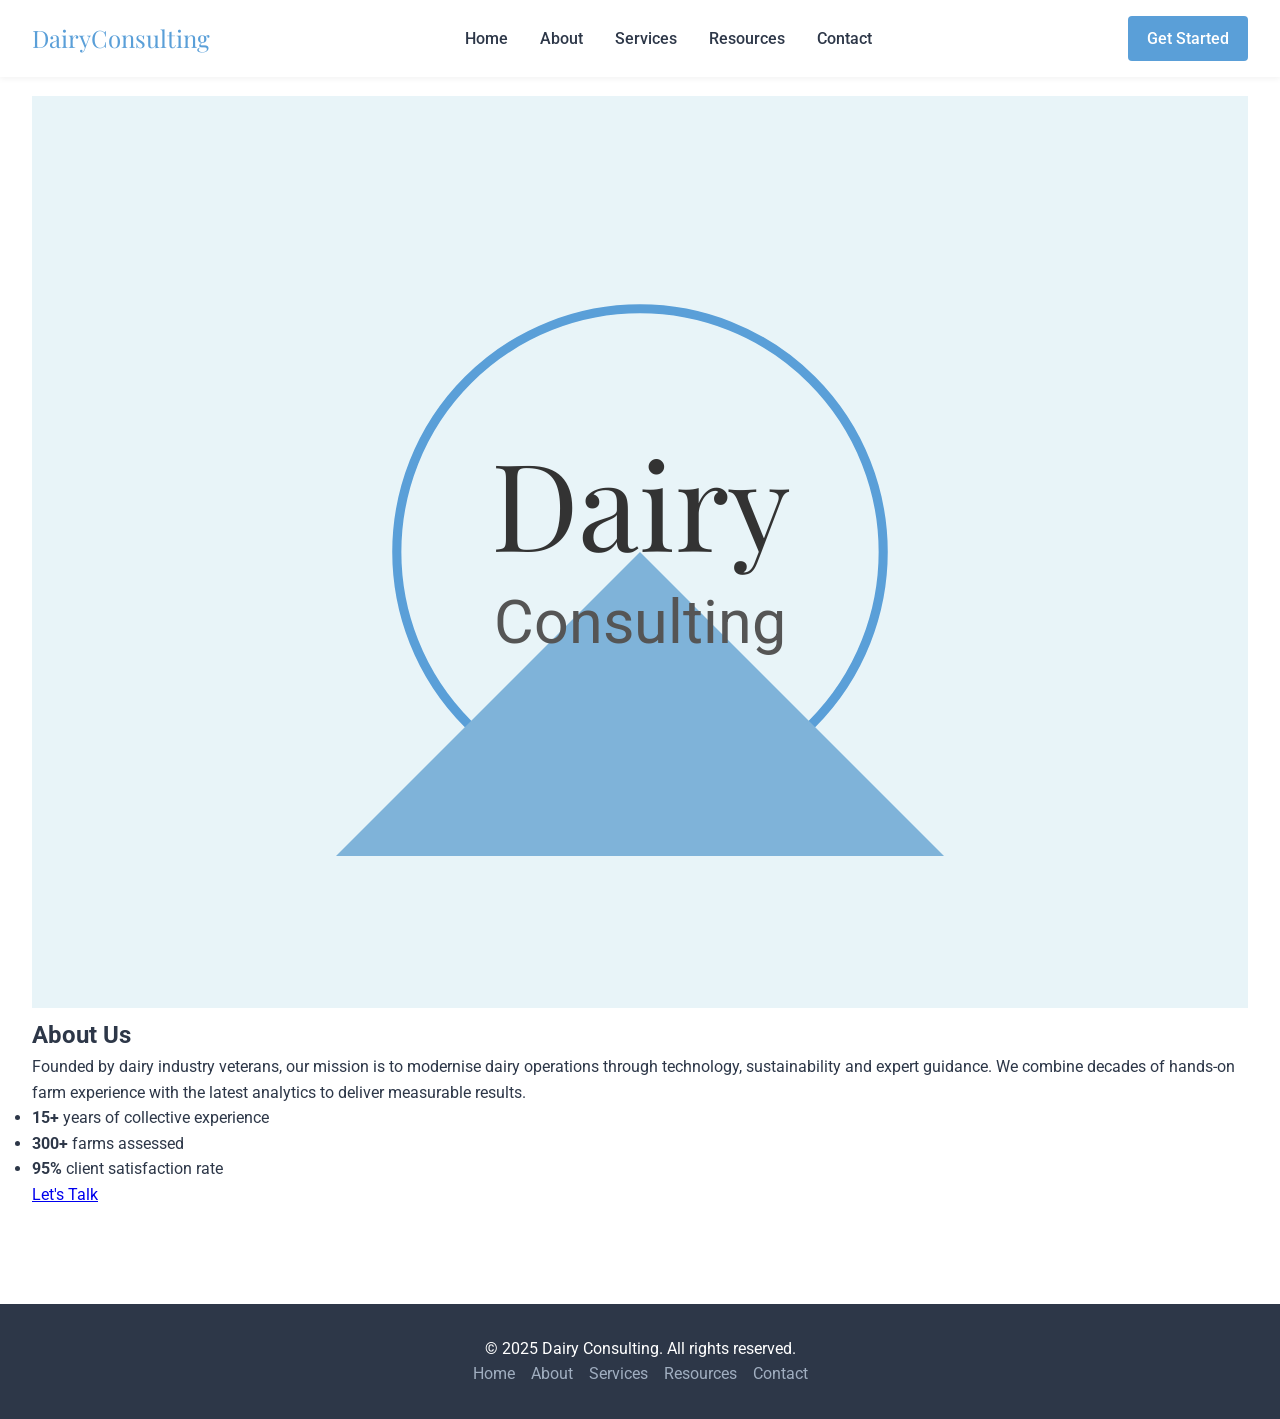
==== about.html @ 87de738a "Initial: dairy consulting website" ====
<!DOCTYPE html>
<html lang="en">
<head>
  <meta charset="UTF-8">
  <meta name="viewport" content="width=device-width, initial-scale=1.0">
  <title>About – Dairy Consulting</title>
  <link rel="stylesheet" href="style.css">
  <link rel="preconnect" href="https://fonts.googleapis.com">
  <link rel="preconnect" href="https://fonts.gstatic.com" crossorigin>
  <link href="https://fonts.googleapis.com/css2?family=Playfair+Display:wght@400;600%7CRoboto:wght@300;400;500&display=swap" rel="stylesheet">
</head>
<body>

  <!-- Navigation -->
  <nav class="navbar">
    <div class="logo">Dairy<span>Consulting</span></div>
    <ul class="nav-links">
      <li><a href="index.html">Home</a></li>
      <li><a href="about.html">About</a></li>
      <li><a href="services.html">Services</a></li>
      <li><a href="resources.html">Resources</a></li>
      <li><a href="contact.html">Contact</a></li>
    </ul>
    <a href="contact.html" class="cta-button">Get Started</a>
  </nav>

  <!-- About Section -->
  <section class="about" id="about">
    <div class="container">
      <div class="about-img">
        <svg viewBox="0 0 400 300" class="about-svg">
          <rect width="400" height="300" fill="#e8f4f8"/>
          <circle cx="200" cy="150" r="80" fill="none" stroke="#5a9fd8" stroke-width="3"/>
          <path d="M200 150 L100 250 L300 250 Z" fill="#7fb3d9"/>
          <text x="200" y="150" text-anchor="middle" font-family="Playfair Display, serif" font-size="40" fill="#333">Dairy</text>
          <text x="200" y="180" text-anchor="middle" font-family="Roboto, sans-serif" font-size="20" fill="#555">Consulting</text>
        </svg>
      </div>
      <div class="about-text">
        <h2>About Us</h2>
        <p>Founded by dairy industry veterans, our mission is to modernise dairy operations through technology, sustainability and expert guidance. We combine decades of hands‑on farm experience with the latest analytics to deliver measurable results.</p>
        <ul>
          <li><strong>15+</strong> years of collective experience</li>
          <li><strong>300+</strong> farms assessed</li>
          <li><strong>95%</strong> client satisfaction rate</li>
        </ul>
        <a href="contact.html" class="btn-secondary">Let's Talk</a>
      </div>
    </div>
  </section>

  <!-- Footer -->
  <footer>
    <div class="container">
      <p>&copy; 2025 Dairy Consulting. All rights reserved.</p>
      <ul class="footer-links">
        <li><a href="index.html">Home</a></li>
        <li><a href="about.html">About</a></li>
        <li><a href="services.html">Services</a></li>
        <li><a href="resources.html">Resources</a></li>
        <li><a href="contact.html">Contact</a></li>
      </ul>
    </div>
  </footer>

  <script src="script.js"></script>
</body>
</html>
---- style.css ----
/* -------------------------------------------------------
   Dairy Consulting – Clean Static Website
   ------------------------------------------------------- */

/* Box-sizing & base reset */
*, *::before, *::after { box-sizing: border-box; margin: 0; padding: 0; }

/* Typography */
html { font-size: 16px; }
body { font-family: 'Roboto', sans-serif; color: #333; line-height: 1.6; }

/* Palette */
:root {
  --cream: #faf3e0;
  --sage: #88c0d0;
  --deep-sage: #5a9fd8;
  --dark-sage: #3b7dac;
  --text: #2d3748;
  --accent: #e53e3e;
}

/* General */
body { background: var(--cream); color: var(--text); }

/* Navigation */
.navbar {
  display: flex;
  justify-content: space-between;
  align-items: center;
  padding: 1rem 2rem;
  background: #fff;
  box-shadow: 0 2px 6px rgba(0,0,0,.05);
  position: fixed;
  width: 100%; top: 0; z-index: 100;
}
.logo { font-family: 'Playfair Display', serif; font-size: 1.5rem; color: var(--deep-sage); text-decoration: none; }
.nav-links { display: flex; gap: 2rem; list-style: none; }
.nav-links a { color: var(--text); text-decoration: none; font-weight: 500; transition: color .2s; }
.nav-links a:hover { color: var(--deep-sage); }
.cta-button {
  background: var(--deep-sage);
  color: #fff;
  padding: .6rem 1.2rem;
  border-radius: 4px;
  text-decoration: none;
  font-weight: 500;
  transition: background .2s;
}
.cta-button:hover { background: var(--dark-sage); }

/* Hero */
.hero { padding: 8rem 2rem 4rem; text-align: center; }
.hero h1 { font-family: 'Playfair Display', serif; font-size: 3.5rem; line-height: 1.1; margin-bottom: 1rem; }
.hero h1 .highlight { color: var(--accent); }
.hero p { font-size: 1.25rem; max-width: 600px; margin: 0 auto 2rem; }
.hero a.btn-primary {
  display: inline-block;
  background: var(--deep-sage);
  color: #fff;
  padding: .8rem 1.8rem;
  border-radius: 4px;
  text-decoration: none;
  font-weight: 500;
  margin-top: 1rem;
}
.hero a.btn-primary:hover { background: var(--dark-sage); }

.hero-svg { width: 180px; height: 180px; margin: 0 auto 2rem; display: block; }

/* About */
.about { padding: 6rem 2rem; background: #fff; }
.about-img, .about-text { flex: 1; }
.about-img { order: 2; order: 1 on mobile; }
@media (max-width: 600px) { .about-img { order: 1; } }

/* Services */
.services { padding: 6rem 2rem; background: var(--cream); }
.services-grid {
  display: grid;
  grid-template-columns: repeat(auto-fit, minmax(250px, 1fr));
  gap: 1.5rem;
  margin-top: 2rem;
}
.service-card {
  background: #fff;
  padding: 1.5rem;
  border-radius: 6px;
  text-align: center;
  transition: transform .2s;
}
.service-card:hover { transform: translateY(-4px); }
.service-card .icon { font-size: 2rem; margin-bottom: .5rem; display: block; }

/* Resources */
.resources { padding: 6rem 2rem; background: #fff; }
.resources-grid {
  display: grid;
  grid-template-columns: repeat(auto-fit, minmax(280px, 1fr));
  gap: 1.5rem;
  margin-top: 2rem;
}
.resource-card {
  border: 1px solid #e2e8f0;
  border-radius: 6px;
  padding: 1rem;
  text-decoration: none;
  color: var(--text);
}
.resource-card h3 { margin-bottom: .5rem; }
.resource-card .resource-link { color: var(--deep-sage); text-decoration: underline; }

/* Contact */
.contact { padding: 6rem 2rem; background: var(--cream); }
.contact-form { max-width: 500px; margin: 0 auto; }
.contact-form .form-group { margin-bottom: 1rem; }
.contact-form label { display: block; margin-bottom .3rem; font-weight: 500; }
.contact-form input, .contact-form textarea { width: 100%; padding: .6rem; border: 1px solid #cbd5e0; border-radius: 4px; font-family: inherit; }
.contact-form button { width: 100%; padding: .8rem; background: var(--deep-sage); color: #fff; border: none; border-radius: 4px; font-family: inherit; font-size: 1rem; cursor: pointer; }
.contact-form button:hover { background: var(--dark-sage); }

.contact-info { margin-top: 2rem; }
.contact-info h3 { margin-bottom .5rem; font-size: 1.2rem; }
.contact-info a { color: var(--deep-sage); text-decoration: none; }

/* Footer */
footer { padding: 2rem; text-align: center; background: #2d3748; color: #fff; font-size .9rem; }
.footer-links { margin-top .5rem; display: flex; justify-content: center; gap: 1rem; list-style: none; }
.footer-links a { color: #a0aec0; text-decoration: none; transition: color .2s; }
.footer-links a:hover { color: #fff; }

/* -------------------------------------------------------
   Responsive tweaks
   ------------------------------------------------------- */
@media (max-width: 600px) {
  .navbar .nav-links,
  .navbar .cta-button { display: none; }
  .hero h1 { font-size: 2.5rem; }
  .about-img svg, .services-grid, .resources-grid { width: 100%; }
}
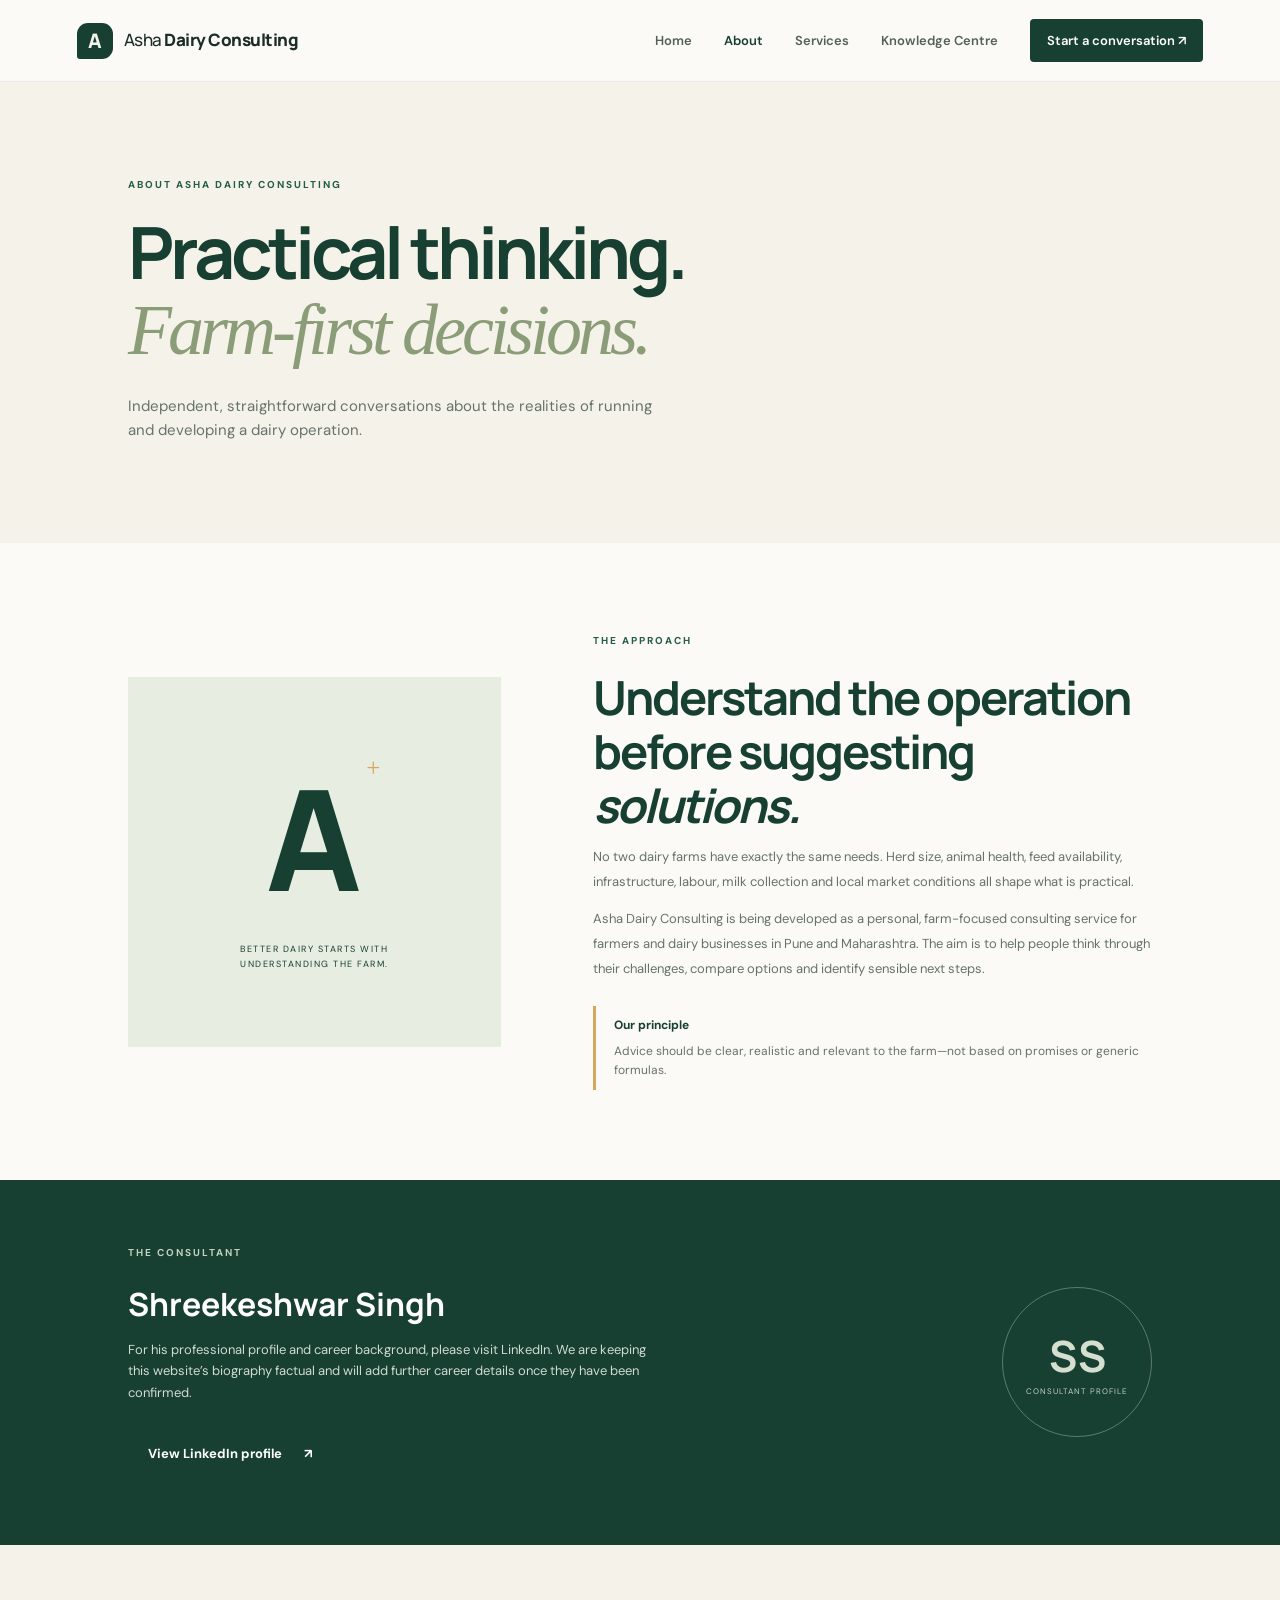
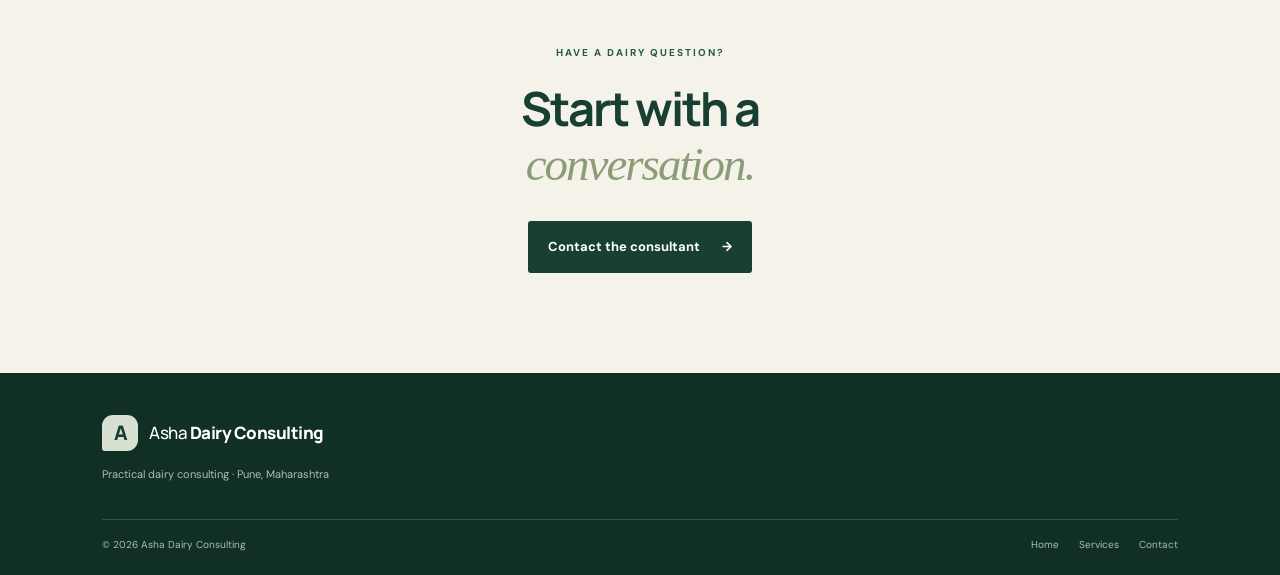
==== commit 065d9a5e: "Redesign Asha Dairy Consulting website" ====
--- a/about.html
+++ b/about.html
@@ -1,68 +1,8 @@
-<!DOCTYPE html>
-<html lang="en">
-<head>
-  <meta charset="UTF-8">
-  <meta name="viewport" content="width=device-width, initial-scale=1.0">
-  <title>About – Dairy Consulting</title>
-  <link rel="stylesheet" href="style.css">
-  <link rel="preconnect" href="https://fonts.googleapis.com">
-  <link rel="preconnect" href="https://fonts.gstatic.com" crossorigin>
-  <link href="https://fonts.googleapis.com/css2?family=Playfair+Display:wght@400;600%7CRoboto:wght@300;400;500&display=swap" rel="stylesheet">
-</head>
-<body>
-
-  <!-- Navigation -->
-  <nav class="navbar">
-    <div class="logo">Dairy<span>Consulting</span></div>
-    <ul class="nav-links">
-      <li><a href="index.html">Home</a></li>
-      <li><a href="about.html">About</a></li>
-      <li><a href="services.html">Services</a></li>
-      <li><a href="resources.html">Resources</a></li>
-      <li><a href="contact.html">Contact</a></li>
-    </ul>
-    <a href="contact.html" class="cta-button">Get Started</a>
-  </nav>
-
-  <!-- About Section -->
-  <section class="about" id="about">
-    <div class="container">
-      <div class="about-img">
-        <svg viewBox="0 0 400 300" class="about-svg">
-          <rect width="400" height="300" fill="#e8f4f8"/>
-          <circle cx="200" cy="150" r="80" fill="none" stroke="#5a9fd8" stroke-width="3"/>
-          <path d="M200 150 L100 250 L300 250 Z" fill="#7fb3d9"/>
-          <text x="200" y="150" text-anchor="middle" font-family="Playfair Display, serif" font-size="40" fill="#333">Dairy</text>
-          <text x="200" y="180" text-anchor="middle" font-family="Roboto, sans-serif" font-size="20" fill="#555">Consulting</text>
-        </svg>
-      </div>
-      <div class="about-text">
-        <h2>About Us</h2>
-        <p>Founded by dairy industry veterans, our mission is to modernise dairy operations through technology, sustainability and expert guidance. We combine decades of hands‑on farm experience with the latest analytics to deliver measurable results.</p>
-        <ul>
-          <li><strong>15+</strong> years of collective experience</li>
-          <li><strong>300+</strong> farms assessed</li>
-          <li><strong>95%</strong> client satisfaction rate</li>
-        </ul>
-        <a href="contact.html" class="btn-secondary">Let's Talk</a>
-      </div>
-    </div>
-  </section>
-
-  <!-- Footer -->
-  <footer>
-    <div class="container">
-      <p>&copy; 2025 Dairy Consulting. All rights reserved.</p>
-      <ul class="footer-links">
-        <li><a href="index.html">Home</a></li>
-        <li><a href="about.html">About</a></li>
-        <li><a href="services.html">Services</a></li>
-        <li><a href="resources.html">Resources</a></li>
-        <li><a href="contact.html">Contact</a></li>
-      </ul>
-    </div>
-  </footer>
-
-  <script src="script.js"></script>
-</body>
-</html>+<!doctype html>
+<html lang="en"><head><meta charset="utf-8"><meta name="viewport" content="width=device-width, initial-scale=1"><meta name="theme-color" content="#173f32"><meta name="description" content="Meet the consultant behind Asha Dairy Consulting in Pune, Maharashtra."><title>About | Asha Dairy Consulting</title><link rel="preconnect" href="https://fonts.googleapis.com"><link rel="preconnect" href="https://fonts.gstatic.com" crossorigin><link href="https://fonts.googleapis.com/css2?family=DM+Sans:wght@400;500;600;700&family=Manrope:wght@400;500;600;700;800&display=swap" rel="stylesheet"><link rel="stylesheet" href="style.css"></head>
+<body><a class="skip-link" href="#main">Skip to content</a><header class="site-header"><a class="brand" href="index.html"><span class="brand-mark">A</span><span>Asha <b>Dairy Consulting</b></span></a><button class="menu-toggle" aria-label="Open navigation" aria-expanded="false" aria-controls="primary-nav"><span></span><span></span><span></span></button><nav class="nav" id="primary-nav" aria-label="Main navigation"><a href="index.html">Home</a><a class="active" href="about.html">About</a><a href="services.html">Services</a><a href="resources.html">Knowledge Centre</a><a class="nav-cta" href="contact.html">Start a conversation <span>↗</span></a></nav></header>
+<main id="main"><section class="page-hero"><p class="eyebrow">ABOUT ASHA DAIRY CONSULTING</p><h1>Practical thinking.<br><em>Farm-first decisions.</em></h1><p>Independent, straightforward conversations about the realities of running and developing a dairy operation.</p></section>
+<section class="about-story"><div class="story-visual"><div class="story-monogram">A<span>+</span></div><p>BETTER DAIRY STARTS WITH UNDERSTANDING THE FARM.</p></div><div class="story-copy"><p class="eyebrow">THE APPROACH</p><h2>Understand the operation<br>before suggesting <em>solutions.</em></h2><p>No two dairy farms have exactly the same needs. Herd size, animal health, feed availability, infrastructure, labour, milk collection and local market conditions all shape what is practical.</p><p>Asha Dairy Consulting is being developed as a personal, farm-focused consulting service for farmers and dairy businesses in Pune and Maharashtra. The aim is to help people think through their challenges, compare options and identify sensible next steps.</p><div class="callout"><b>Our principle</b><p>Advice should be clear, realistic and relevant to the farm—not based on promises or generic formulas.</p></div></div></section>
+<section class="consultant-section"><div><p class="eyebrow">THE CONSULTANT</p><h2>Shreekeshwar Singh</h2><p>For his professional profile and career background, please visit LinkedIn. We are keeping this website’s biography factual and will add further career details once they have been confirmed.</p><a class="button button-primary" href="https://in.linkedin.com/in/shreekeshwar-singh-71535311b" target="_blank" rel="noopener noreferrer">View LinkedIn profile <span>↗</span></a></div><div class="profile-placeholder"><span>SS</span><small>CONSULTANT PROFILE</small></div></section>
+<section class="final-cta"><p class="eyebrow">HAVE A DAIRY QUESTION?</p><h2>Start with a<br><em>conversation.</em></h2><a class="button button-primary" href="contact.html">Contact the consultant <span>→</span></a></section></main>
+<footer class="site-footer"><a class="brand brand-footer" href="index.html"><span class="brand-mark">A</span><span>Asha <b>Dairy Consulting</b></span></a><p>Practical dairy consulting · Pune, Maharashtra</p><div class="footer-bottom"><span>© <span data-year></span> Asha Dairy Consulting</span><div><a href="index.html">Home</a><a href="services.html">Services</a><a href="contact.html">Contact</a></div></div></footer><script src="script.js"></script></body></html>
--- a/style.css
+++ b/style.css
@@ -1,139 +1,12 @@
-/* -------------------------------------------------------
-   Dairy Consulting – Clean Static Website
-   ------------------------------------------------------- */
-
-/* Box-sizing & base reset */
-*, *::before, *::after { box-sizing: border-box; margin: 0; padding: 0; }
-
-/* Typography */
-html { font-size: 16px; }
-body { font-family: 'Roboto', sans-serif; color: #333; line-height: 1.6; }
-
-/* Palette */
-:root {
-  --cream: #faf3e0;
-  --sage: #88c0d0;
-  --deep-sage: #5a9fd8;
-  --dark-sage: #3b7dac;
-  --text: #2d3748;
-  --accent: #e53e3e;
-}
-
-/* General */
-body { background: var(--cream); color: var(--text); }
-
-/* Navigation */
-.navbar {
-  display: flex;
-  justify-content: space-between;
-  align-items: center;
-  padding: 1rem 2rem;
-  background: #fff;
-  box-shadow: 0 2px 6px rgba(0,0,0,.05);
-  position: fixed;
-  width: 100%; top: 0; z-index: 100;
-}
-.logo { font-family: 'Playfair Display', serif; font-size: 1.5rem; color: var(--deep-sage); text-decoration: none; }
-.nav-links { display: flex; gap: 2rem; list-style: none; }
-.nav-links a { color: var(--text); text-decoration: none; font-weight: 500; transition: color .2s; }
-.nav-links a:hover { color: var(--deep-sage); }
-.cta-button {
-  background: var(--deep-sage);
-  color: #fff;
-  padding: .6rem 1.2rem;
-  border-radius: 4px;
-  text-decoration: none;
-  font-weight: 500;
-  transition: background .2s;
-}
-.cta-button:hover { background: var(--dark-sage); }
-
-/* Hero */
-.hero { padding: 8rem 2rem 4rem; text-align: center; }
-.hero h1 { font-family: 'Playfair Display', serif; font-size: 3.5rem; line-height: 1.1; margin-bottom: 1rem; }
-.hero h1 .highlight { color: var(--accent); }
-.hero p { font-size: 1.25rem; max-width: 600px; margin: 0 auto 2rem; }
-.hero a.btn-primary {
-  display: inline-block;
-  background: var(--deep-sage);
-  color: #fff;
-  padding: .8rem 1.8rem;
-  border-radius: 4px;
-  text-decoration: none;
-  font-weight: 500;
-  margin-top: 1rem;
-}
-.hero a.btn-primary:hover { background: var(--dark-sage); }
-
-.hero-svg { width: 180px; height: 180px; margin: 0 auto 2rem; display: block; }
-
-/* About */
-.about { padding: 6rem 2rem; background: #fff; }
-.about-img, .about-text { flex: 1; }
-.about-img { order: 2; order: 1 on mobile; }
-@media (max-width: 600px) { .about-img { order: 1; } }
-
-/* Services */
-.services { padding: 6rem 2rem; background: var(--cream); }
-.services-grid {
-  display: grid;
-  grid-template-columns: repeat(auto-fit, minmax(250px, 1fr));
-  gap: 1.5rem;
-  margin-top: 2rem;
-}
-.service-card {
-  background: #fff;
-  padding: 1.5rem;
-  border-radius: 6px;
-  text-align: center;
-  transition: transform .2s;
-}
-.service-card:hover { transform: translateY(-4px); }
-.service-card .icon { font-size: 2rem; margin-bottom: .5rem; display: block; }
-
-/* Resources */
-.resources { padding: 6rem 2rem; background: #fff; }
-.resources-grid {
-  display: grid;
-  grid-template-columns: repeat(auto-fit, minmax(280px, 1fr));
-  gap: 1.5rem;
-  margin-top: 2rem;
-}
-.resource-card {
-  border: 1px solid #e2e8f0;
-  border-radius: 6px;
-  padding: 1rem;
-  text-decoration: none;
-  color: var(--text);
-}
-.resource-card h3 { margin-bottom: .5rem; }
-.resource-card .resource-link { color: var(--deep-sage); text-decoration: underline; }
-
-/* Contact */
-.contact { padding: 6rem 2rem; background: var(--cream); }
-.contact-form { max-width: 500px; margin: 0 auto; }
-.contact-form .form-group { margin-bottom: 1rem; }
-.contact-form label { display: block; margin-bottom .3rem; font-weight: 500; }
-.contact-form input, .contact-form textarea { width: 100%; padding: .6rem; border: 1px solid #cbd5e0; border-radius: 4px; font-family: inherit; }
-.contact-form button { width: 100%; padding: .8rem; background: var(--deep-sage); color: #fff; border: none; border-radius: 4px; font-family: inherit; font-size: 1rem; cursor: pointer; }
-.contact-form button:hover { background: var(--dark-sage); }
-
-.contact-info { margin-top: 2rem; }
-.contact-info h3 { margin-bottom .5rem; font-size: 1.2rem; }
-.contact-info a { color: var(--deep-sage); text-decoration: none; }
-
-/* Footer */
-footer { padding: 2rem; text-align: center; background: #2d3748; color: #fff; font-size .9rem; }
-.footer-links { margin-top .5rem; display: flex; justify-content: center; gap: 1rem; list-style: none; }
-.footer-links a { color: #a0aec0; text-decoration: none; transition: color .2s; }
-.footer-links a:hover { color: #fff; }
-
-/* -------------------------------------------------------
-   Responsive tweaks
-   ------------------------------------------------------- */
-@media (max-width: 600px) {
-  .navbar .nav-links,
-  .navbar .cta-button { display: none; }
-  .hero h1 { font-size: 2.5rem; }
-  .about-img svg, .services-grid, .resources-grid { width: 100%; }
-}+:root{--forest:#173f32;--forest-2:#245b46;--sage:#a8b99a;--cream:#f5f3e9;--paper:#fbfaf6;--ink:#1c2d26;--muted:#66736b;--line:#dfe4d9;--gold:#d3a85f;--white:#fff;--shadow:0 18px 50px rgba(23,63,50,.10)}
+*{box-sizing:border-box}html{scroll-behavior:smooth;scroll-padding-top:90px}body{margin:0;background:var(--paper);color:var(--ink);font-family:"DM Sans",sans-serif;line-height:1.65}a{color:inherit}.skip-link{position:absolute;left:-999px;top:8px;background:white;padding:10px;z-index:200}.skip-link:focus{left:8px}.site-header{height:82px;padding:0 clamp(20px,6vw,88px);display:flex;align-items:center;justify-content:space-between;background:rgba(251,250,246,.96);border-bottom:1px solid rgba(23,63,50,.08);position:sticky;top:0;z-index:100;backdrop-filter:blur(12px)}.brand{display:flex;align-items:center;gap:11px;text-decoration:none;font-family:Manrope,sans-serif;font-size:17px;font-weight:500;letter-spacing:-.5px}.brand b{font-weight:800}.brand-mark{width:36px;height:36px;display:grid;place-items:center;background:var(--forest);color:var(--cream);font-family:Manrope,sans-serif;font-weight:800;font-size:20px;border-radius:11px 11px 11px 3px}.nav{display:flex;align-items:center;gap:clamp(18px,2.5vw,36px)}.nav>a{text-decoration:none;color:#536158;font-size:13px;font-weight:600;transition:color .2s}.nav>a:hover,.nav>a.active{color:var(--forest)}.nav .nav-cta{padding:11px 17px;background:var(--forest);color:white;border-radius:4px}.nav .nav-cta:hover{background:var(--forest-2);color:white}.menu-toggle{display:none;background:none;border:0;padding:8px}.menu-toggle span{display:block;width:23px;height:2px;background:var(--forest);margin:5px}
+.hero{min-height:620px;padding:85px clamp(20px,8vw,120px) 76px;display:grid;grid-template-columns:1.05fr .95fr;gap:6%;align-items:center;background:var(--cream)}.hero-copy{max-width:590px}.eyebrow{font-size:10px;letter-spacing:2px;font-weight:700;color:var(--forest-2);margin:0 0 20px}.eyebrow>span{display:inline-block;width:7px;height:7px;border-radius:50%;background:var(--gold);margin-right:8px}.hero h1,.page-hero h1{font-family:Manrope,sans-serif;font-size:clamp(44px,6.1vw,78px);line-height:1.05;letter-spacing:-4px;color:var(--forest);margin:0 0 25px;font-weight:700}.hero h1 em,.page-hero h1 em,.section-heading h2 em,.split-copy h2 em,.final-cta h2 em{font-family:Georgia,serif;font-weight:400;color:#8b9c78}.hero-intro{max-width:520px;color:#5d6a60;font-size:16px;line-height:1.8}.hero-actions{display:flex;align-items:center;gap:25px;flex-wrap:wrap;margin-top:32px}.button{display:inline-flex;align-items:center;gap:22px;text-decoration:none;font-size:13px;font-weight:700;padding:15px 20px;border-radius:3px;transition:transform .2s,background .2s}.button:hover{transform:translateY(-2px)}.button-primary{background:var(--forest);color:white}.button-primary:hover{background:var(--forest-2)}.button-dark{background:var(--ink);color:white}.button-outline{border:1px solid rgba(255,255,255,.45);color:white}.text-link{font-size:13px;font-weight:700;text-decoration:none;color:var(--forest)}.text-link span{margin-left:7px}.hero-note{display:flex;align-items:center;gap:12px;color:#778174;font-size:11px;margin-top:55px}.note-icon{display:grid;place-items:center;width:28px;height:28px;border:1px solid #cbd2c2;border-radius:50%;color:var(--forest);font-size:15px}.hero-visual{height:440px;position:relative;overflow:hidden;border-radius:48% 48% 5px 5px;background:linear-gradient(180deg,rgba(18,47,35,.03),rgba(18,47,35,.24)),url("https://images.unsplash.com/photo-1500595046743-cd271d694d30?auto=format&fit=crop&w=1200&q=85") center/cover;box-shadow:var(--shadow)}.visual-label{position:absolute;top:24px;left:24px;background:rgba(251,250,246,.92);padding:10px 13px;font-size:9px;letter-spacing:1.5px;font-weight:700;color:var(--forest)}.label-dot{display:inline-block;width:6px;height:6px;background:var(--gold);border-radius:50%;margin:0 7px 1px 0}.visual-caption{position:absolute;bottom:22px;left:22px;background:var(--forest);color:white;padding:17px 20px;font-size:12px;line-height:1.6}.visual-caption strong{font-family:Manrope,sans-serif;font-size:19px}.intro-strip{display:flex;justify-content:space-between;gap:25px;align-items:center;padding:22px clamp(20px,8vw,120px);background:var(--forest);color:white}.intro-strip p{font-family:Manrope,sans-serif;font-size:16px;font-weight:600;margin:0}.intro-strip span{font-size:10px;letter-spacing:1px;color:#c8d5c8}
+.section{padding:100px clamp(20px,8vw,120px)}.section-light{background:var(--paper)}.section-heading{display:flex;justify-content:space-between;align-items:end;gap:40px;margin-bottom:42px}.section-heading h2,.split-copy h2,.final-cta h2,.story-copy h2{font-family:Manrope,sans-serif;color:var(--forest);font-size:clamp(30px,4vw,47px);line-height:1.15;letter-spacing:-2px;margin:0}.section-lead{max-width:370px;color:var(--muted);font-size:13px;margin:0 0 5px}.service-preview{display:grid;grid-template-columns:repeat(4,1fr);gap:14px}.preview-card{position:relative;min-height:260px;padding:25px 22px;background:white;border:1px solid var(--line);text-decoration:none;transition:transform .2s,box-shadow .2s}.preview-card:hover{transform:translateY(-5px);box-shadow:var(--shadow)}.card-number{font-size:10px;color:#a2ad9d;letter-spacing:1px}.card-icon{display:block;font-size:27px;color:var(--forest);margin:24px 0 15px}.preview-card h3{font-family:Manrope,sans-serif;font-size:16px;margin:0 0 9px;color:var(--forest)}.preview-card p{font-size:12px;color:var(--muted);line-height:1.7;margin:0}.card-arrow{position:absolute;right:20px;top:20px;color:var(--forest)}.small-print{font-size:10px;color:#788278;line-height:1.7;margin-top:22px}
+.split-section{display:grid;grid-template-columns:1fr 1fr;min-height:600px;background:#e9ede3}.split-image{background:linear-gradient(0deg,rgba(23,63,50,.12),rgba(23,63,50,.05)),url("https://images.unsplash.com/photo-1516467508483-a7212febe31a?auto=format&fit=crop&w=1200&q=85") center/cover;min-height:480px}.split-copy{padding:75px clamp(25px,7vw,100px);align-self:center}.split-copy>p:not(.eyebrow){font-size:13px;color:var(--muted);line-height:1.85;margin:23px 0}.steps{list-style:none;padding:0;margin:30px 0}.steps li{display:flex;gap:18px;padding:13px 0;border-top:1px solid #d2d9cc}.steps li>span{font-size:10px;color:#8b9c78;padding-top:3px}.steps b{display:block;font-size:12px;color:var(--forest)}.steps small{display:block;color:var(--muted);font-size:11px;margin-top:2px}.profile-band{background:var(--forest);color:white;padding:50px clamp(20px,8vw,120px);display:flex;align-items:center;justify-content:space-between;gap:25px}.profile-band .eyebrow{color:#c4d2bc}.profile-band h2{font:700 27px Manrope,sans-serif;margin:0 0 7px}.profile-band p:not(.eyebrow){font-size:12px;color:#c7d4ca;margin:0}.final-cta{text-align:center;padding:100px 20px;background:var(--cream)}.final-cta h2{margin:0 auto 30px}.site-footer{background:#102f25;color:#dce5dc;padding:42px clamp(20px,8vw,120px) 22px}.brand-footer{color:white}.brand-footer .brand-mark{background:#d8e1d1;color:var(--forest)}.site-footer>p{font-size:11px;color:#aebfb2;margin:14px 0 36px}.footer-bottom{border-top:1px solid rgba(255,255,255,.16);padding-top:17px;display:flex;justify-content:space-between;gap:20px;font-size:10px;color:#aebfb2}.footer-bottom div{display:flex;gap:20px}.footer-bottom a{text-decoration:none}
+.page-hero{padding:95px clamp(20px,10vw,150px) 85px;background:var(--cream)}.page-hero h1{font-size:clamp(44px,6vw,72px)}.page-hero>p:last-child{max-width:550px;color:var(--muted);font-size:15px}.about-story{padding:90px clamp(20px,10vw,150px);display:grid;grid-template-columns:.8fr 1.2fr;gap:9%;align-items:center}.story-visual{min-height:370px;background:#e8ede2;display:flex;flex-direction:column;align-items:center;justify-content:center;position:relative}.story-monogram{font:800 140px Manrope,sans-serif;color:var(--forest);position:relative}.story-monogram span{font:400 25px Georgia,serif;color:var(--gold);position:absolute;right:-18px;top:12px}.story-visual p{font-size:9px;letter-spacing:1.5px;color:var(--forest);max-width:180px;text-align:center}.story-copy>p:not(.eyebrow){font-size:13px;color:var(--muted);line-height:1.9}.callout{border-left:3px solid var(--gold);padding:5px 0 5px 18px;margin-top:25px}.callout b{font-size:12px;color:var(--forest)}.callout p{font-size:12px;color:var(--muted);margin:4px 0}.consultant-section{padding:65px clamp(20px,10vw,150px);background:var(--forest);color:white;display:flex;justify-content:space-between;align-items:center;gap:35px}.consultant-section .eyebrow{color:#c4d2bc}.consultant-section h2{font:700 32px Manrope,sans-serif;margin:0 0 12px}.consultant-section p:not(.eyebrow){font-size:13px;color:#d0dbd1;max-width:520px;margin-bottom:25px}.profile-placeholder{width:150px;height:150px;border:1px solid rgba(255,255,255,.3);border-radius:50%;display:flex;flex-direction:column;align-items:center;justify-content:center;flex-shrink:0}.profile-placeholder span{font:700 43px Manrope;color:#d5dfcf}.profile-placeholder small{font-size:8px;letter-spacing:1px;color:#c1d0c2}
+.service-list{padding:20px clamp(20px,10vw,150px) 55px}.service-row{display:grid;grid-template-columns:50px 1fr 60px;gap:25px;padding:38px 0;border-bottom:1px solid var(--line);align-items:start}.service-index{font-size:11px;color:#8b9c78;padding-top:8px}.service-row h2{font:700 24px Manrope,sans-serif;color:var(--forest);margin:0 0 10px}.service-row p{max-width:680px;font-size:13px;color:var(--muted);line-height:1.8}.service-row ul{display:flex;gap:10px 25px;flex-wrap:wrap;padding-left:17px;color:#657368;font-size:11px}.service-symbol{font-size:30px;color:#9cab8e;text-align:right}.notice{margin:0 clamp(20px,10vw,150px) 55px;background:#eef1e9;border:1px solid #dce3d6;padding:22px 25px}.notice b{font:700 13px Manrope;color:var(--forest)}.notice p{font-size:11px;color:var(--muted);margin:5px 0 0;line-height:1.8}
+.knowledge-intro{padding:70px clamp(20px,10vw,150px);display:flex;gap:28px;align-items:center}.knowledge-mark{width:70px;height:70px;flex-shrink:0;border-radius:50%;display:grid;place-items:center;background:#e8ede2;color:var(--forest);font-size:30px}.knowledge-intro h2{font:700 25px Manrope;color:var(--forest);margin:0 0 8px}.knowledge-intro p{font-size:13px;color:var(--muted);max-width:650px;margin:0}.knowledge-topics{padding:0 clamp(20px,10vw,150px) 70px;display:grid;grid-template-columns:repeat(3,1fr);gap:15px}.knowledge-topics article{background:white;border:1px solid var(--line);padding:25px;min-height:220px}.knowledge-topics article>span{font-size:9px;letter-spacing:1px;color:#8b9c78}.knowledge-topics h3{font:700 17px Manrope;color:var(--forest);margin:23px 0 8px}.knowledge-topics p{font-size:12px;color:var(--muted);line-height:1.7}.knowledge-topics small{font-size:8px;letter-spacing:1.2px;color:#a58b5b;font-weight:700}
+.contact-layout{padding:70px clamp(20px,10vw,150px) 100px;display:grid;grid-template-columns:1.2fr .8fr;gap:10%;align-items:start}.contact-main h2{font:700 34px Manrope;color:var(--forest);margin:0 0 15px}.contact-main>p:not(.eyebrow){font-size:14px;color:var(--muted);max-width:520px;line-height:1.9;margin-bottom:25px}.contact-aside{background:#e9ede3;padding:30px}.aside-icon{font-size:26px;color:var(--forest)}.contact-aside h3{font:700 18px Manrope;color:var(--forest);margin:12px 0}.contact-aside ul{padding-left:17px;color:#5e6b60;font-size:12px;line-height:2}.contact-aside p{font-size:11px;color:var(--muted);line-height:1.7;margin-bottom:0}
+@media(max-width:900px){.site-header{padding:0 22px}.nav{gap:16px}.nav>a{font-size:11px}.hero{padding-left:6vw;padding-right:6vw}.service-preview{grid-template-columns:repeat(2,1fr)}.section-heading{align-items:start;flex-direction:column}.split-copy{padding:55px 35px}.about-story{gap:5%}}
+@media(max-width:680px){html{scroll-padding-top:72px}.site-header{height:70px}.brand{font-size:15px}.brand-mark{width:32px;height:32px}.menu-toggle{display:block;cursor:pointer}.nav{display:none;position:absolute;top:69px;left:0;right:0;background:var(--paper);padding:18px 22px 24px;border-bottom:1px solid var(--line);box-shadow:var(--shadow);flex-direction:column;align-items:stretch;gap:0}.nav.open{display:flex}.nav>a{padding:13px 4px;font-size:13px}.nav .nav-cta{margin-top:9px;padding:13px 15px;text-align:center}.hero{grid-template-columns:1fr;padding:60px 22px 45px;gap:35px}.hero h1,.page-hero h1{font-size:48px;letter-spacing:-2.8px}.hero-intro{font-size:14px}.hero-visual{height:310px;width:100%;border-radius:46% 46% 4px 4px}.hero-note{margin-top:30px}.intro-strip{align-items:flex-start;flex-direction:column;gap:7px;padding:20px 22px}.intro-strip p{font-size:14px}.intro-strip span{font-size:9px}.section{padding:65px 22px}.section-heading h2,.split-copy h2,.final-cta h2,.story-copy h2{font-size:33px;letter-spacing:-1.3px}.service-preview{grid-template-columns:1fr 1fr;gap:9px}.preview-card{min-height:230px;padding:18px 15px}.preview-card h3{font-size:14px}.preview-card p{font-size:11px}.card-icon{margin:18px 0 12px}.split-section{grid-template-columns:1fr}.split-image{min-height:280px}.split-copy{padding:55px 23px}.profile-band{align-items:flex-start;flex-direction:column;padding:40px 22px}.final-cta{padding:70px 20px}.site-footer{padding:35px 22px 20px}.footer-bottom{flex-direction:column}.footer-bottom div{gap:16px}.page-hero{padding:65px 22px 55px}.page-hero>p:last-child{font-size:13px}.about-story{grid-template-columns:1fr;padding:55px 22px;gap:35px}.story-visual{min-height:260px}.story-monogram{font-size:110px}.consultant-section{padding:45px 22px;align-items:flex-start;flex-direction:column}.profile-placeholder{width:110px;height:110px}.profile-placeholder span{font-size:32px}.service-list{padding:0 22px 35px}.service-row{grid-template-columns:28px 1fr;gap:12px;padding:28px 0}.service-row h2{font-size:20px}.service-row ul{display:block;line-height:2}.service-symbol{display:none}.notice{margin:0 22px 40px;padding:18px}.knowledge-intro{padding:50px 22px;align-items:flex-start;gap:16px}.knowledge-mark{width:48px;height:48px;font-size:23px}.knowledge-intro h2{font-size:20px}.knowledge-topics{padding:0 22px 45px;grid-template-columns:1fr}.knowledge-topics article{min-height:0}.contact-layout{padding:45px 22px 70px;grid-template-columns:1fr;gap:35px}.contact-main h2{font-size:29px}.contact-aside{padding:23px}}
+@media(prefers-reduced-motion:reduce){html{scroll-behavior:auto}*,*::before,*::after{transition:none!important;animation:none!important}}
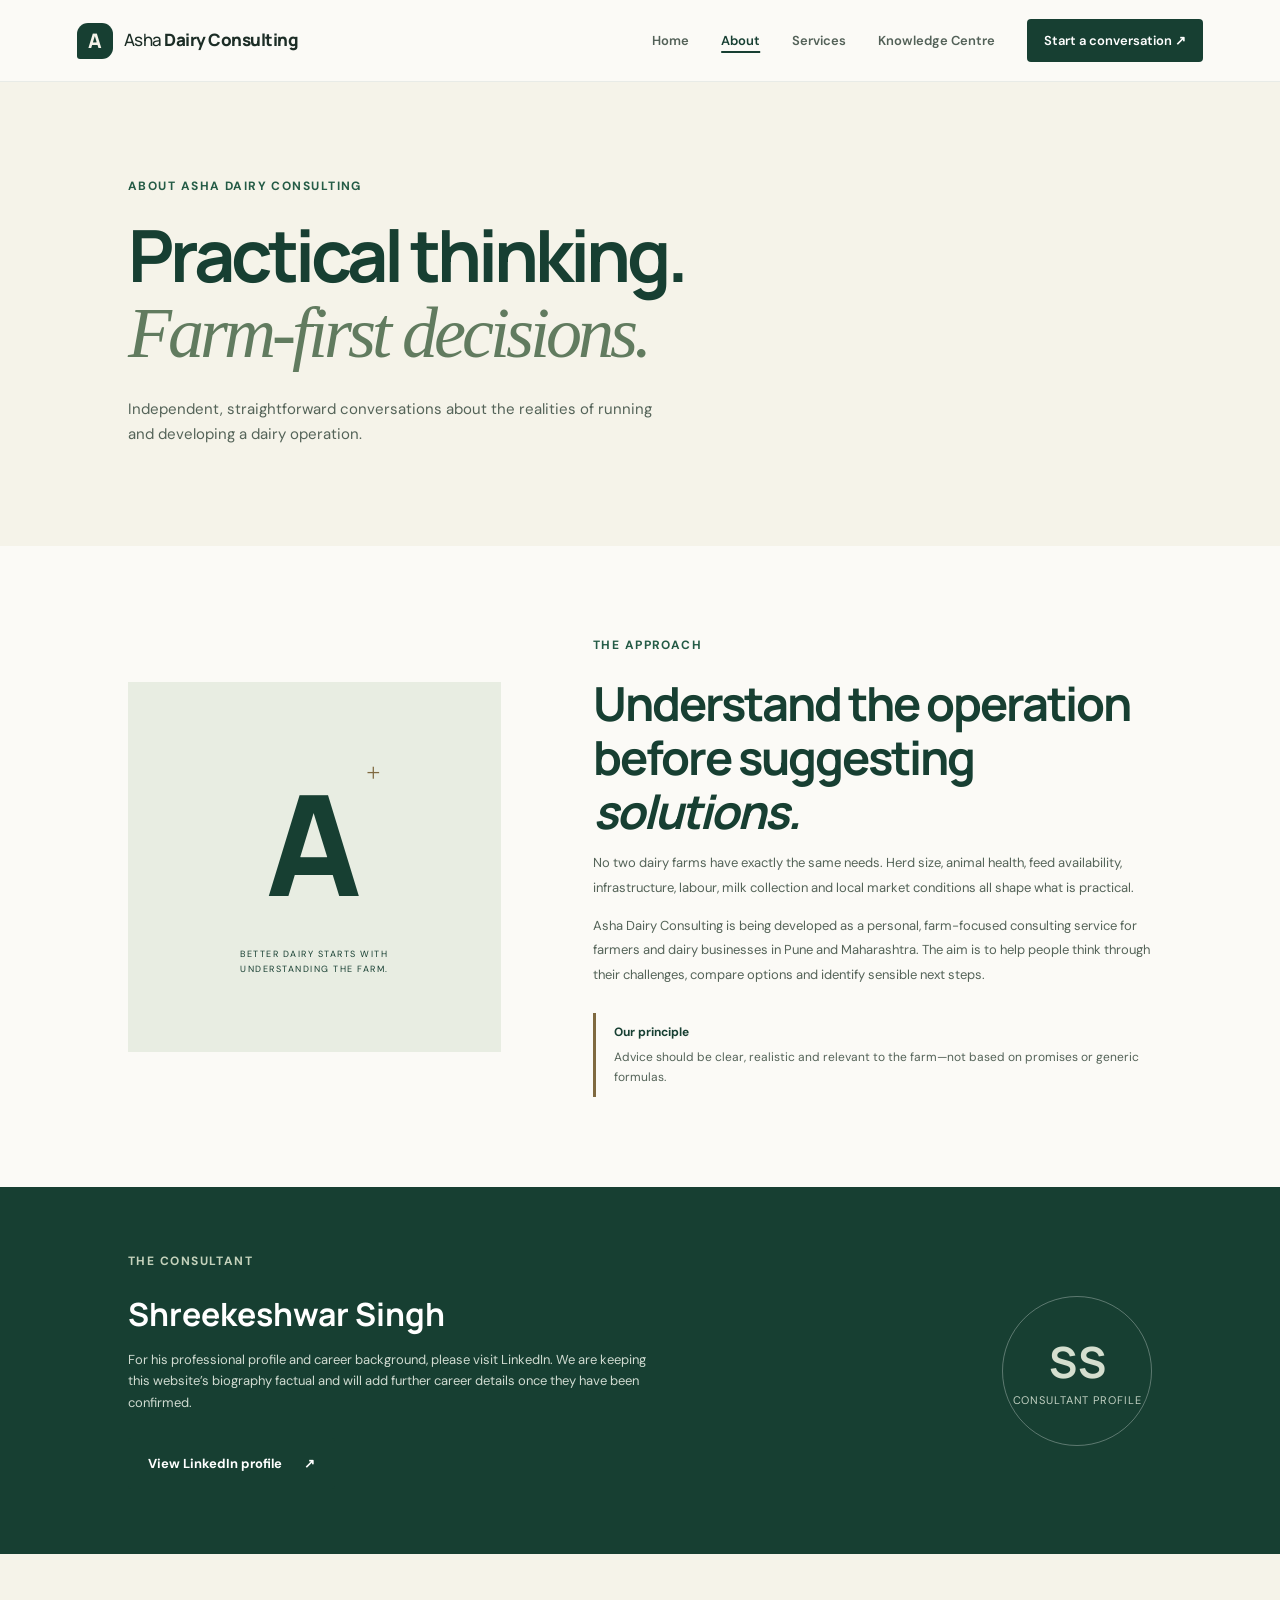
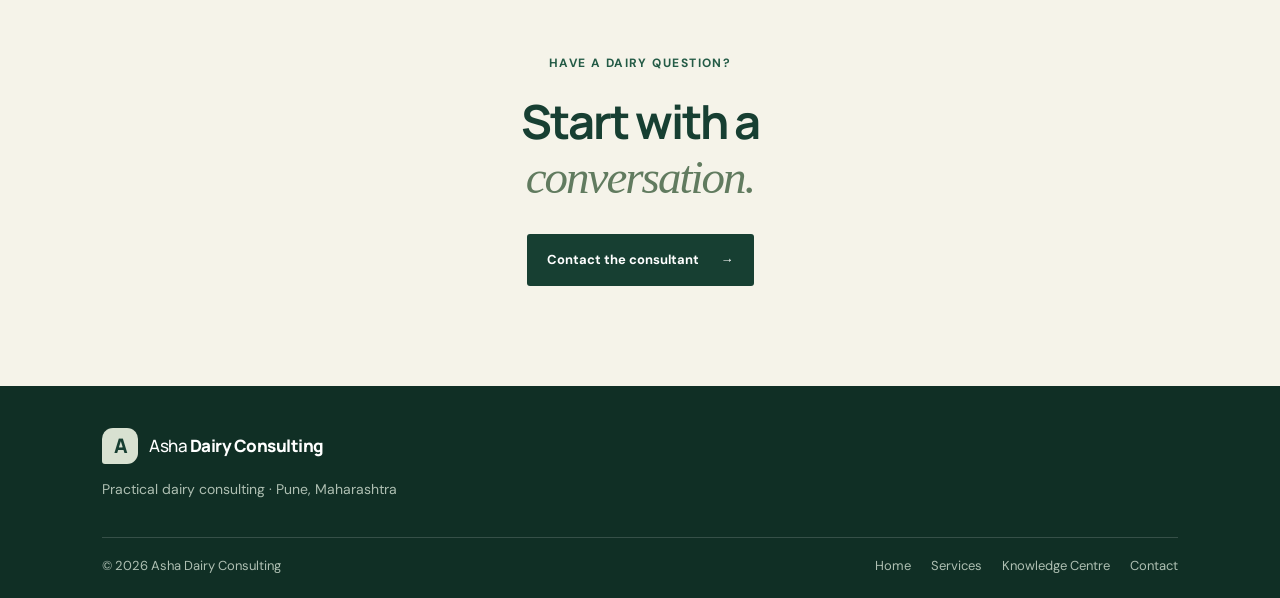
==== commit 3fe1765e: "Fix readability, the wrong photo, and basic search details The contact-page menu button had invisibl" ====
--- a/about.html
+++ b/about.html
@@ -1,8 +1,79 @@
 <!doctype html>
-<html lang="en"><head><meta charset="utf-8"><meta name="viewport" content="width=device-width, initial-scale=1"><meta name="theme-color" content="#173f32"><meta name="description" content="Meet the consultant behind Asha Dairy Consulting in Pune, Maharashtra."><title>About | Asha Dairy Consulting</title><link rel="preconnect" href="https://fonts.googleapis.com"><link rel="preconnect" href="https://fonts.gstatic.com" crossorigin><link href="https://fonts.googleapis.com/css2?family=DM+Sans:wght@400;500;600;700&family=Manrope:wght@400;500;600;700;800&display=swap" rel="stylesheet"><link rel="stylesheet" href="style.css"></head>
-<body><a class="skip-link" href="#main">Skip to content</a><header class="site-header"><a class="brand" href="index.html"><span class="brand-mark">A</span><span>Asha <b>Dairy Consulting</b></span></a><button class="menu-toggle" aria-label="Open navigation" aria-expanded="false" aria-controls="primary-nav"><span></span><span></span><span></span></button><nav class="nav" id="primary-nav" aria-label="Main navigation"><a href="index.html">Home</a><a class="active" href="about.html">About</a><a href="services.html">Services</a><a href="resources.html">Knowledge Centre</a><a class="nav-cta" href="contact.html">Start a conversation <span>↗</span></a></nav></header>
-<main id="main"><section class="page-hero"><p class="eyebrow">ABOUT ASHA DAIRY CONSULTING</p><h1>Practical thinking.<br><em>Farm-first decisions.</em></h1><p>Independent, straightforward conversations about the realities of running and developing a dairy operation.</p></section>
-<section class="about-story"><div class="story-visual"><div class="story-monogram">A<span>+</span></div><p>BETTER DAIRY STARTS WITH UNDERSTANDING THE FARM.</p></div><div class="story-copy"><p class="eyebrow">THE APPROACH</p><h2>Understand the operation<br>before suggesting <em>solutions.</em></h2><p>No two dairy farms have exactly the same needs. Herd size, animal health, feed availability, infrastructure, labour, milk collection and local market conditions all shape what is practical.</p><p>Asha Dairy Consulting is being developed as a personal, farm-focused consulting service for farmers and dairy businesses in Pune and Maharashtra. The aim is to help people think through their challenges, compare options and identify sensible next steps.</p><div class="callout"><b>Our principle</b><p>Advice should be clear, realistic and relevant to the farm—not based on promises or generic formulas.</p></div></div></section>
-<section class="consultant-section"><div><p class="eyebrow">THE CONSULTANT</p><h2>Shreekeshwar Singh</h2><p>For his professional profile and career background, please visit LinkedIn. We are keeping this website’s biography factual and will add further career details once they have been confirmed.</p><a class="button button-primary" href="https://in.linkedin.com/in/shreekeshwar-singh-71535311b" target="_blank" rel="noopener noreferrer">View LinkedIn profile <span>↗</span></a></div><div class="profile-placeholder"><span>SS</span><small>CONSULTANT PROFILE</small></div></section>
-<section class="final-cta"><p class="eyebrow">HAVE A DAIRY QUESTION?</p><h2>Start with a<br><em>conversation.</em></h2><a class="button button-primary" href="contact.html">Contact the consultant <span>→</span></a></section></main>
-<footer class="site-footer"><a class="brand brand-footer" href="index.html"><span class="brand-mark">A</span><span>Asha <b>Dairy Consulting</b></span></a><p>Practical dairy consulting · Pune, Maharashtra</p><div class="footer-bottom"><span>© <span data-year></span> Asha Dairy Consulting</span><div><a href="index.html">Home</a><a href="services.html">Services</a><a href="contact.html">Contact</a></div></div></footer><script src="script.js"></script></body></html>+<html lang="en">
+<head>
+  <meta charset="utf-8">
+  <meta name="viewport" content="width=device-width, initial-scale=1">
+  <meta name="theme-color" content="#173f32">
+  <meta name="description" content="Meet the consultant behind Asha Dairy Consulting in Pune, Maharashtra.">
+  <title>About | Asha Dairy Consulting</title>
+  <link rel="canonical" href="https://dairy-website-nine.vercel.app/about.html">
+  <meta property="og:site_name" content="Asha Dairy Consulting">
+  <meta property="og:type" content="website">
+  <meta property="og:locale" content="en_IN">
+  <meta property="og:title" content="About | Asha Dairy Consulting">
+  <meta property="og:description" content="Meet the consultant behind Asha Dairy Consulting in Pune, Maharashtra.">
+  <meta property="og:url" content="https://dairy-website-nine.vercel.app/about.html">
+  <meta property="og:image" content="https://dairy-website-nine.vercel.app/images/og-cover.png">
+  <meta property="og:image:alt" content="Asha Dairy Consulting. Practical dairy consulting in Pune, Maharashtra.">
+  <meta name="twitter:card" content="summary_large_image">
+  <meta name="twitter:title" content="About | Asha Dairy Consulting">
+  <meta name="twitter:description" content="Meet the consultant behind Asha Dairy Consulting in Pune, Maharashtra.">
+  <meta name="twitter:image" content="https://dairy-website-nine.vercel.app/images/og-cover.png">
+  <link rel="icon" href="favicon.svg" type="image/svg+xml">
+  <link rel="icon" href="favicon.ico" sizes="32x32">
+  <link rel="apple-touch-icon" href="apple-touch-icon.png">
+  <link rel="preload" href="fonts/dm-sans-latin.woff2" as="font" type="font/woff2" crossorigin>
+  <link rel="preload" href="fonts/manrope-latin.woff2" as="font" type="font/woff2" crossorigin>
+  <link rel="stylesheet" href="style.css">
+</head>
+<body>
+  <a class="skip-link" href="#main">Skip to content</a>
+  <header class="site-header">
+    <a class="brand" href="index.html" aria-label="Asha Dairy Consulting home"><span class="brand-mark" aria-hidden="true">A</span><span>Asha <b>Dairy Consulting</b></span></a>
+    <button class="menu-toggle" type="button" aria-label="Open navigation" aria-expanded="false" aria-controls="primary-nav"><span></span><span></span><span></span></button>
+    <nav class="nav" id="primary-nav" aria-label="Main navigation">
+      <a href="index.html">Home</a><a class="active" href="about.html" aria-current="page">About</a><a href="services.html">Services</a><a href="resources.html">Knowledge Centre</a><a class="nav-cta" href="contact.html">Start a conversation <span aria-hidden="true">↗</span></a>
+    </nav>
+  </header>
+  <main id="main">
+    <section class="page-hero">
+      <p class="eyebrow">ABOUT ASHA DAIRY CONSULTING</p>
+      <h1>Practical thinking.<br><em>Farm-first decisions.</em></h1>
+      <p>Independent, straightforward conversations about the realities of running and developing a dairy operation.</p>
+    </section>
+    <section class="about-story">
+      <div class="story-visual">
+        <div class="story-monogram" aria-hidden="true">A<span>+</span></div>
+        <p>BETTER DAIRY STARTS WITH UNDERSTANDING THE FARM.</p>
+      </div>
+      <div class="story-copy">
+        <p class="eyebrow">THE APPROACH</p>
+        <h2>Understand the operation<br>before suggesting <em>solutions.</em></h2>
+        <p>No two dairy farms have exactly the same needs. Herd size, animal health, feed availability, infrastructure, labour, milk collection and local market conditions all shape what is practical.</p>
+        <p>Asha Dairy Consulting is being developed as a personal, farm-focused consulting service for farmers and dairy businesses in Pune and Maharashtra. The aim is to help people think through their challenges, compare options and identify sensible next steps.</p>
+        <div class="callout"><b>Our principle</b><p>Advice should be clear, realistic and relevant to the farm—not based on promises or generic formulas.</p></div>
+      </div>
+    </section>
+    <section class="consultant-section">
+      <div>
+        <p class="eyebrow">THE CONSULTANT</p>
+        <h2>Shreekeshwar Singh</h2>
+        <p>For his professional profile and career background, please visit LinkedIn. We are keeping this website’s biography factual and will add further career details once they have been confirmed.</p>
+        <a class="button button-primary" href="https://in.linkedin.com/in/shreekeshwar-singh-71535311b" target="_blank" rel="noopener noreferrer">View LinkedIn profile <span aria-hidden="true">↗</span><span class="sr-only"> (opens in a new tab)</span></a>
+      </div>
+      <div class="profile-placeholder" aria-hidden="true"><span>SS</span><small>CONSULTANT PROFILE</small></div>
+    </section>
+    <section class="final-cta">
+      <p class="eyebrow">HAVE A DAIRY QUESTION?</p>
+      <h2>Start with a<br><em>conversation.</em></h2>
+      <a class="button button-primary" href="contact.html">Contact the consultant <span aria-hidden="true">→</span></a>
+    </section>
+  </main>
+  <footer class="site-footer">
+    <a class="brand brand-footer" href="index.html" aria-label="Asha Dairy Consulting home"><span class="brand-mark" aria-hidden="true">A</span><span>Asha <b>Dairy Consulting</b></span></a>
+    <p>Practical dairy consulting · Pune, Maharashtra</p>
+    <div class="footer-bottom"><span>© <span data-year></span> Asha Dairy Consulting</span><nav aria-label="Footer"><a href="index.html">Home</a><a href="services.html">Services</a><a href="resources.html">Knowledge Centre</a><a href="contact.html">Contact</a></nav></div>
+  </footer>
+  <script src="script.js" defer></script>
+</body>
+</html>
--- a/style.css
+++ b/style.css
@@ -1,12 +1,51 @@
-:root{--forest:#173f32;--forest-2:#245b46;--sage:#a8b99a;--cream:#f5f3e9;--paper:#fbfaf6;--ink:#1c2d26;--muted:#66736b;--line:#dfe4d9;--gold:#d3a85f;--white:#fff;--shadow:0 18px 50px rgba(23,63,50,.10)}
-*{box-sizing:border-box}html{scroll-behavior:smooth;scroll-padding-top:90px}body{margin:0;background:var(--paper);color:var(--ink);font-family:"DM Sans",sans-serif;line-height:1.65}a{color:inherit}.skip-link{position:absolute;left:-999px;top:8px;background:white;padding:10px;z-index:200}.skip-link:focus{left:8px}.site-header{height:82px;padding:0 clamp(20px,6vw,88px);display:flex;align-items:center;justify-content:space-between;background:rgba(251,250,246,.96);border-bottom:1px solid rgba(23,63,50,.08);position:sticky;top:0;z-index:100;backdrop-filter:blur(12px)}.brand{display:flex;align-items:center;gap:11px;text-decoration:none;font-family:Manrope,sans-serif;font-size:17px;font-weight:500;letter-spacing:-.5px}.brand b{font-weight:800}.brand-mark{width:36px;height:36px;display:grid;place-items:center;background:var(--forest);color:var(--cream);font-family:Manrope,sans-serif;font-weight:800;font-size:20px;border-radius:11px 11px 11px 3px}.nav{display:flex;align-items:center;gap:clamp(18px,2.5vw,36px)}.nav>a{text-decoration:none;color:#536158;font-size:13px;font-weight:600;transition:color .2s}.nav>a:hover,.nav>a.active{color:var(--forest)}.nav .nav-cta{padding:11px 17px;background:var(--forest);color:white;border-radius:4px}.nav .nav-cta:hover{background:var(--forest-2);color:white}.menu-toggle{display:none;background:none;border:0;padding:8px}.menu-toggle span{display:block;width:23px;height:2px;background:var(--forest);margin:5px}
-.hero{min-height:620px;padding:85px clamp(20px,8vw,120px) 76px;display:grid;grid-template-columns:1.05fr .95fr;gap:6%;align-items:center;background:var(--cream)}.hero-copy{max-width:590px}.eyebrow{font-size:10px;letter-spacing:2px;font-weight:700;color:var(--forest-2);margin:0 0 20px}.eyebrow>span{display:inline-block;width:7px;height:7px;border-radius:50%;background:var(--gold);margin-right:8px}.hero h1,.page-hero h1{font-family:Manrope,sans-serif;font-size:clamp(44px,6.1vw,78px);line-height:1.05;letter-spacing:-4px;color:var(--forest);margin:0 0 25px;font-weight:700}.hero h1 em,.page-hero h1 em,.section-heading h2 em,.split-copy h2 em,.final-cta h2 em{font-family:Georgia,serif;font-weight:400;color:#8b9c78}.hero-intro{max-width:520px;color:#5d6a60;font-size:16px;line-height:1.8}.hero-actions{display:flex;align-items:center;gap:25px;flex-wrap:wrap;margin-top:32px}.button{display:inline-flex;align-items:center;gap:22px;text-decoration:none;font-size:13px;font-weight:700;padding:15px 20px;border-radius:3px;transition:transform .2s,background .2s}.button:hover{transform:translateY(-2px)}.button-primary{background:var(--forest);color:white}.button-primary:hover{background:var(--forest-2)}.button-dark{background:var(--ink);color:white}.button-outline{border:1px solid rgba(255,255,255,.45);color:white}.text-link{font-size:13px;font-weight:700;text-decoration:none;color:var(--forest)}.text-link span{margin-left:7px}.hero-note{display:flex;align-items:center;gap:12px;color:#778174;font-size:11px;margin-top:55px}.note-icon{display:grid;place-items:center;width:28px;height:28px;border:1px solid #cbd2c2;border-radius:50%;color:var(--forest);font-size:15px}.hero-visual{height:440px;position:relative;overflow:hidden;border-radius:48% 48% 5px 5px;background:linear-gradient(180deg,rgba(18,47,35,.03),rgba(18,47,35,.24)),url("https://images.unsplash.com/photo-1500595046743-cd271d694d30?auto=format&fit=crop&w=1200&q=85") center/cover;box-shadow:var(--shadow)}.visual-label{position:absolute;top:24px;left:24px;background:rgba(251,250,246,.92);padding:10px 13px;font-size:9px;letter-spacing:1.5px;font-weight:700;color:var(--forest)}.label-dot{display:inline-block;width:6px;height:6px;background:var(--gold);border-radius:50%;margin:0 7px 1px 0}.visual-caption{position:absolute;bottom:22px;left:22px;background:var(--forest);color:white;padding:17px 20px;font-size:12px;line-height:1.6}.visual-caption strong{font-family:Manrope,sans-serif;font-size:19px}.intro-strip{display:flex;justify-content:space-between;gap:25px;align-items:center;padding:22px clamp(20px,8vw,120px);background:var(--forest);color:white}.intro-strip p{font-family:Manrope,sans-serif;font-size:16px;font-weight:600;margin:0}.intro-strip span{font-size:10px;letter-spacing:1px;color:#c8d5c8}
+@font-face{font-family:"DM Sans";font-style:normal;font-weight:400 700;font-display:swap;src:url("fonts/dm-sans-latin.woff2") format("woff2");unicode-range:U+0000-00FF,U+0131,U+0152-0153,U+02BB-02BC,U+02C6,U+02DA,U+02DC,U+0304,U+0308,U+0329,U+2000-206F,U+20AC,U+2122,U+2191,U+2193,U+2212,U+2215,U+FEFF,U+FFFD}
+@font-face{font-family:Manrope;font-style:normal;font-weight:500 800;font-display:swap;src:url("fonts/manrope-latin.woff2") format("woff2");unicode-range:U+0000-00FF,U+0131,U+0152-0153,U+02BB-02BC,U+02C6,U+02DA,U+02DC,U+0304,U+0308,U+0329,U+2000-206F,U+20AC,U+2122,U+2191,U+2193,U+2212,U+2215,U+FEFF,U+FFFD}
+:root{--forest:#173f32;--forest-2:#245b46;--sage:#a8b99a;--sage-heading:#617b5f;--sage-ink:#536f56;--cream:#f5f3e9;--paper:#fbfaf6;--ink:#1c2d26;--muted:#546358;--line:#dfe4d9;--gold:#d3a85f;--gold-ink:#7f6940;--white:#fff;--shadow:0 18px 50px rgba(23,63,50,.10)}
+*{box-sizing:border-box}html{scroll-behavior:smooth;scroll-padding-top:90px}body{margin:0;background:var(--paper);color:var(--ink);font-family:"DM Sans",sans-serif;line-height:1.65}a{color:inherit}.skip-link{position:absolute;left:-999px;top:8px;background:white;padding:10px;z-index:200}.skip-link:focus{left:8px}.site-header{height:82px;padding:0 clamp(20px,6vw,88px);display:flex;align-items:center;justify-content:space-between;background:rgba(251,250,246,.96);border-bottom:1px solid rgba(23,63,50,.08);position:sticky;top:0;z-index:100;backdrop-filter:blur(12px)}.brand{display:flex;align-items:center;gap:11px;text-decoration:none;font-family:Manrope,sans-serif;font-size:17px;font-weight:500;letter-spacing:-.5px}.brand b{font-weight:800}.brand-mark{width:36px;height:36px;display:grid;place-items:center;background:var(--forest);color:var(--cream);font-family:Manrope,sans-serif;font-weight:800;font-size:20px;border-radius:11px 11px 11px 3px}.nav{display:flex;align-items:center;gap:clamp(18px,2.5vw,36px)}.nav>a{text-decoration:none;color:#536158;font-size:13px;font-weight:600;transition:color .2s}.nav>a:hover,.nav>a.active:not(.nav-cta){color:var(--forest)}.nav .nav-cta{padding:11px 17px;background:var(--forest);color:white;border-radius:4px}.nav .nav-cta:hover{background:var(--forest-2);color:white}.menu-toggle{display:none;background:none;border:0;padding:8px}.menu-toggle span{display:block;width:23px;height:2px;background:var(--forest);margin:5px}
+.hero{min-height:620px;padding:85px clamp(20px,8vw,120px) 76px;display:grid;grid-template-columns:1.05fr .95fr;gap:6%;align-items:center;background:var(--cream)}.hero-copy{max-width:590px}.eyebrow{font-size:10px;letter-spacing:2px;font-weight:700;color:var(--forest-2);margin:0 0 20px}.eyebrow>span{display:inline-block;width:7px;height:7px;border-radius:50%;background:var(--gold);margin-right:8px}.hero h1,.page-hero h1{font-family:Manrope,sans-serif;font-size:clamp(44px,6.1vw,78px);line-height:1.05;letter-spacing:-4px;color:var(--forest);margin:0 0 25px;font-weight:700}.hero h1 em,.page-hero h1 em,.section-heading h2 em,.split-copy h2 em,.final-cta h2 em{font-family:Georgia,serif;font-weight:400;color:var(--sage-heading)}.hero-intro{max-width:520px;color:#5d6a60;font-size:16px;line-height:1.8}.hero-actions{display:flex;align-items:center;gap:25px;flex-wrap:wrap;margin-top:32px}.button{display:inline-flex;align-items:center;gap:22px;text-decoration:none;font-size:13px;font-weight:700;padding:15px 20px;border-radius:3px;transition:transform .2s,background .2s}.button:hover{transform:translateY(-2px)}.button-primary{background:var(--forest);color:white}.button-primary:hover{background:var(--forest-2)}.button-dark{background:var(--ink);color:white}.button-outline{border:1px solid rgba(255,255,255,.45);color:white}.text-link{font-size:13px;font-weight:700;text-decoration:none;color:var(--forest)}.text-link span{margin-left:7px}.hero-note{display:flex;align-items:center;gap:12px;color:#778174;font-size:11px;margin-top:55px}.note-icon{display:grid;place-items:center;width:28px;height:28px;border:1px solid #cbd2c2;border-radius:50%;color:var(--forest);font-size:15px}.hero-visual{height:440px;position:relative;overflow:hidden;border-radius:48% 48% 5px 5px;background:#c5d0c0;box-shadow:var(--shadow)}.visual-label{position:absolute;top:24px;left:24px;background:rgba(251,250,246,.92);padding:10px 13px;font-size:9px;letter-spacing:1.5px;font-weight:700;color:var(--forest)}.label-dot{display:inline-block;width:6px;height:6px;background:var(--gold);border-radius:50%;margin:0 7px 1px 0}.visual-caption{position:absolute;bottom:22px;left:22px;background:var(--forest);color:white;padding:17px 20px;font-size:12px;line-height:1.6}.visual-caption strong{font-family:Manrope,sans-serif;font-size:19px}.intro-strip{display:flex;justify-content:space-between;gap:25px;align-items:center;padding:22px clamp(20px,8vw,120px);background:var(--forest);color:white}.intro-strip p{font-family:Manrope,sans-serif;font-size:16px;font-weight:600;margin:0}.intro-strip span{font-size:10px;letter-spacing:1px;color:#c8d5c8}
 .section{padding:100px clamp(20px,8vw,120px)}.section-light{background:var(--paper)}.section-heading{display:flex;justify-content:space-between;align-items:end;gap:40px;margin-bottom:42px}.section-heading h2,.split-copy h2,.final-cta h2,.story-copy h2{font-family:Manrope,sans-serif;color:var(--forest);font-size:clamp(30px,4vw,47px);line-height:1.15;letter-spacing:-2px;margin:0}.section-lead{max-width:370px;color:var(--muted);font-size:13px;margin:0 0 5px}.service-preview{display:grid;grid-template-columns:repeat(4,1fr);gap:14px}.preview-card{position:relative;min-height:260px;padding:25px 22px;background:white;border:1px solid var(--line);text-decoration:none;transition:transform .2s,box-shadow .2s}.preview-card:hover{transform:translateY(-5px);box-shadow:var(--shadow)}.card-number{font-size:10px;color:#a2ad9d;letter-spacing:1px}.card-icon{display:block;font-size:27px;color:var(--forest);margin:24px 0 15px}.preview-card h3{font-family:Manrope,sans-serif;font-size:16px;margin:0 0 9px;color:var(--forest)}.preview-card p{font-size:12px;color:var(--muted);line-height:1.7;margin:0}.card-arrow{position:absolute;right:20px;top:20px;color:var(--forest)}.small-print{font-size:10px;color:#788278;line-height:1.7;margin-top:22px}
-.split-section{display:grid;grid-template-columns:1fr 1fr;min-height:600px;background:#e9ede3}.split-image{background:linear-gradient(0deg,rgba(23,63,50,.12),rgba(23,63,50,.05)),url("https://images.unsplash.com/photo-1516467508483-a7212febe31a?auto=format&fit=crop&w=1200&q=85") center/cover;min-height:480px}.split-copy{padding:75px clamp(25px,7vw,100px);align-self:center}.split-copy>p:not(.eyebrow){font-size:13px;color:var(--muted);line-height:1.85;margin:23px 0}.steps{list-style:none;padding:0;margin:30px 0}.steps li{display:flex;gap:18px;padding:13px 0;border-top:1px solid #d2d9cc}.steps li>span{font-size:10px;color:#8b9c78;padding-top:3px}.steps b{display:block;font-size:12px;color:var(--forest)}.steps small{display:block;color:var(--muted);font-size:11px;margin-top:2px}.profile-band{background:var(--forest);color:white;padding:50px clamp(20px,8vw,120px);display:flex;align-items:center;justify-content:space-between;gap:25px}.profile-band .eyebrow{color:#c4d2bc}.profile-band h2{font:700 27px Manrope,sans-serif;margin:0 0 7px}.profile-band p:not(.eyebrow){font-size:12px;color:#c7d4ca;margin:0}.final-cta{text-align:center;padding:100px 20px;background:var(--cream)}.final-cta h2{margin:0 auto 30px}.site-footer{background:#102f25;color:#dce5dc;padding:42px clamp(20px,8vw,120px) 22px}.brand-footer{color:white}.brand-footer .brand-mark{background:#d8e1d1;color:var(--forest)}.site-footer>p{font-size:11px;color:#aebfb2;margin:14px 0 36px}.footer-bottom{border-top:1px solid rgba(255,255,255,.16);padding-top:17px;display:flex;justify-content:space-between;gap:20px;font-size:10px;color:#aebfb2}.footer-bottom div{display:flex;gap:20px}.footer-bottom a{text-decoration:none}
+.split-section{display:grid;grid-template-columns:1fr 1fr;min-height:600px;background:#e9ede3}.split-image{background:#c5d0c0;min-height:480px}.split-copy{padding:75px clamp(25px,7vw,100px);align-self:center}.split-copy>p:not(.eyebrow){font-size:13px;color:var(--muted);line-height:1.85;margin:23px 0}.steps{list-style:none;padding:0;margin:30px 0}.steps li{display:flex;gap:18px;padding:13px 0;border-top:1px solid #d2d9cc}.steps li>span{font-size:10px;color:#8b9c78;padding-top:3px}.steps b{display:block;font-size:12px;color:var(--forest)}.steps small{display:block;color:var(--muted);font-size:11px;margin-top:2px}.profile-band{background:var(--forest);color:white;padding:50px clamp(20px,8vw,120px);display:flex;align-items:center;justify-content:space-between;gap:25px}.profile-band .eyebrow{color:#c4d2bc}.profile-band h2{font:700 27px Manrope,sans-serif;margin:0 0 7px}.profile-band p:not(.eyebrow){font-size:12px;color:#c7d4ca;margin:0}.final-cta{text-align:center;padding:100px 20px;background:var(--cream)}.final-cta h2{margin:0 auto 30px}.site-footer{background:#102f25;color:#dce5dc;padding:42px clamp(20px,8vw,120px) 22px}.brand-footer{color:white}.brand-footer .brand-mark{background:#d8e1d1;color:var(--forest)}.site-footer>p{font-size:11px;color:#aebfb2;margin:14px 0 36px}.footer-bottom{border-top:1px solid rgba(255,255,255,.16);padding-top:17px;display:flex;justify-content:space-between;gap:20px;font-size:10px;color:#aebfb2}.footer-bottom div{display:flex;gap:20px}.footer-bottom a{text-decoration:none}
 .page-hero{padding:95px clamp(20px,10vw,150px) 85px;background:var(--cream)}.page-hero h1{font-size:clamp(44px,6vw,72px)}.page-hero>p:last-child{max-width:550px;color:var(--muted);font-size:15px}.about-story{padding:90px clamp(20px,10vw,150px);display:grid;grid-template-columns:.8fr 1.2fr;gap:9%;align-items:center}.story-visual{min-height:370px;background:#e8ede2;display:flex;flex-direction:column;align-items:center;justify-content:center;position:relative}.story-monogram{font:800 140px Manrope,sans-serif;color:var(--forest);position:relative}.story-monogram span{font:400 25px Georgia,serif;color:var(--gold);position:absolute;right:-18px;top:12px}.story-visual p{font-size:9px;letter-spacing:1.5px;color:var(--forest);max-width:180px;text-align:center}.story-copy>p:not(.eyebrow){font-size:13px;color:var(--muted);line-height:1.9}.callout{border-left:3px solid var(--gold);padding:5px 0 5px 18px;margin-top:25px}.callout b{font-size:12px;color:var(--forest)}.callout p{font-size:12px;color:var(--muted);margin:4px 0}.consultant-section{padding:65px clamp(20px,10vw,150px);background:var(--forest);color:white;display:flex;justify-content:space-between;align-items:center;gap:35px}.consultant-section .eyebrow{color:#c4d2bc}.consultant-section h2{font:700 32px Manrope,sans-serif;margin:0 0 12px}.consultant-section p:not(.eyebrow){font-size:13px;color:#d0dbd1;max-width:520px;margin-bottom:25px}.profile-placeholder{width:150px;height:150px;border:1px solid rgba(255,255,255,.3);border-radius:50%;display:flex;flex-direction:column;align-items:center;justify-content:center;flex-shrink:0}.profile-placeholder span{font:700 43px Manrope;color:#d5dfcf}.profile-placeholder small{font-size:8px;letter-spacing:1px;color:#c1d0c2}
 .service-list{padding:20px clamp(20px,10vw,150px) 55px}.service-row{display:grid;grid-template-columns:50px 1fr 60px;gap:25px;padding:38px 0;border-bottom:1px solid var(--line);align-items:start}.service-index{font-size:11px;color:#8b9c78;padding-top:8px}.service-row h2{font:700 24px Manrope,sans-serif;color:var(--forest);margin:0 0 10px}.service-row p{max-width:680px;font-size:13px;color:var(--muted);line-height:1.8}.service-row ul{display:flex;gap:10px 25px;flex-wrap:wrap;padding-left:17px;color:#657368;font-size:11px}.service-symbol{font-size:30px;color:#9cab8e;text-align:right}.notice{margin:0 clamp(20px,10vw,150px) 55px;background:#eef1e9;border:1px solid #dce3d6;padding:22px 25px}.notice b{font:700 13px Manrope;color:var(--forest)}.notice p{font-size:11px;color:var(--muted);margin:5px 0 0;line-height:1.8}
 .knowledge-intro{padding:70px clamp(20px,10vw,150px);display:flex;gap:28px;align-items:center}.knowledge-mark{width:70px;height:70px;flex-shrink:0;border-radius:50%;display:grid;place-items:center;background:#e8ede2;color:var(--forest);font-size:30px}.knowledge-intro h2{font:700 25px Manrope;color:var(--forest);margin:0 0 8px}.knowledge-intro p{font-size:13px;color:var(--muted);max-width:650px;margin:0}.knowledge-topics{padding:0 clamp(20px,10vw,150px) 70px;display:grid;grid-template-columns:repeat(3,1fr);gap:15px}.knowledge-topics article{background:white;border:1px solid var(--line);padding:25px;min-height:220px}.knowledge-topics article>span{font-size:9px;letter-spacing:1px;color:#8b9c78}.knowledge-topics h3{font:700 17px Manrope;color:var(--forest);margin:23px 0 8px}.knowledge-topics p{font-size:12px;color:var(--muted);line-height:1.7}.knowledge-topics small{font-size:8px;letter-spacing:1.2px;color:#a58b5b;font-weight:700}
 .contact-layout{padding:70px clamp(20px,10vw,150px) 100px;display:grid;grid-template-columns:1.2fr .8fr;gap:10%;align-items:start}.contact-main h2{font:700 34px Manrope;color:var(--forest);margin:0 0 15px}.contact-main>p:not(.eyebrow){font-size:14px;color:var(--muted);max-width:520px;line-height:1.9;margin-bottom:25px}.contact-aside{background:#e9ede3;padding:30px}.aside-icon{font-size:26px;color:var(--forest)}.contact-aside h3{font:700 18px Manrope;color:var(--forest);margin:12px 0}.contact-aside ul{padding-left:17px;color:#5e6b60;font-size:12px;line-height:2}.contact-aside p{font-size:11px;color:var(--muted);line-height:1.7;margin-bottom:0}
 @media(max-width:900px){.site-header{padding:0 22px}.nav{gap:16px}.nav>a{font-size:11px}.hero{padding-left:6vw;padding-right:6vw}.service-preview{grid-template-columns:repeat(2,1fr)}.section-heading{align-items:start;flex-direction:column}.split-copy{padding:55px 35px}.about-story{gap:5%}}
 @media(max-width:680px){html{scroll-padding-top:72px}.site-header{height:70px}.brand{font-size:15px}.brand-mark{width:32px;height:32px}.menu-toggle{display:block;cursor:pointer}.nav{display:none;position:absolute;top:69px;left:0;right:0;background:var(--paper);padding:18px 22px 24px;border-bottom:1px solid var(--line);box-shadow:var(--shadow);flex-direction:column;align-items:stretch;gap:0}.nav.open{display:flex}.nav>a{padding:13px 4px;font-size:13px}.nav .nav-cta{margin-top:9px;padding:13px 15px;text-align:center}.hero{grid-template-columns:1fr;padding:60px 22px 45px;gap:35px}.hero h1,.page-hero h1{font-size:48px;letter-spacing:-2.8px}.hero-intro{font-size:14px}.hero-visual{height:310px;width:100%;border-radius:46% 46% 4px 4px}.hero-note{margin-top:30px}.intro-strip{align-items:flex-start;flex-direction:column;gap:7px;padding:20px 22px}.intro-strip p{font-size:14px}.intro-strip span{font-size:9px}.section{padding:65px 22px}.section-heading h2,.split-copy h2,.final-cta h2,.story-copy h2{font-size:33px;letter-spacing:-1.3px}.service-preview{grid-template-columns:1fr 1fr;gap:9px}.preview-card{min-height:230px;padding:18px 15px}.preview-card h3{font-size:14px}.preview-card p{font-size:11px}.card-icon{margin:18px 0 12px}.split-section{grid-template-columns:1fr}.split-image{min-height:280px}.split-copy{padding:55px 23px}.profile-band{align-items:flex-start;flex-direction:column;padding:40px 22px}.final-cta{padding:70px 20px}.site-footer{padding:35px 22px 20px}.footer-bottom{flex-direction:column}.footer-bottom div{gap:16px}.page-hero{padding:65px 22px 55px}.page-hero>p:last-child{font-size:13px}.about-story{grid-template-columns:1fr;padding:55px 22px;gap:35px}.story-visual{min-height:260px}.story-monogram{font-size:110px}.consultant-section{padding:45px 22px;align-items:flex-start;flex-direction:column}.profile-placeholder{width:110px;height:110px}.profile-placeholder span{font-size:32px}.service-list{padding:0 22px 35px}.service-row{grid-template-columns:28px 1fr;gap:12px;padding:28px 0}.service-row h2{font-size:20px}.service-row ul{display:block;line-height:2}.service-symbol{display:none}.notice{margin:0 22px 40px;padding:18px}.knowledge-intro{padding:50px 22px;align-items:flex-start;gap:16px}.knowledge-mark{width:48px;height:48px;font-size:23px}.knowledge-intro h2{font-size:20px}.knowledge-topics{padding:0 22px 45px;grid-template-columns:1fr}.knowledge-topics article{min-height:0}.contact-layout{padding:45px 22px 70px;grid-template-columns:1fr;gap:35px}.contact-main h2{font-size:29px}.contact-aside{padding:23px}}
-@media(prefers-reduced-motion:reduce){html{scroll-behavior:auto}*,*::before,*::after{transition:none!important;animation:none!important}}+@media(prefers-reduced-motion:reduce){html{scroll-behavior:auto}*,*::before,*::after{transition:none!important;animation:none!important}}
+.sr-only{position:absolute;width:1px;height:1px;padding:0;margin:-1px;overflow:hidden;clip:rect(0,0,0,0);white-space:nowrap;border:0}
+.skip-link:focus{left:12px;top:12px;background:#fff;color:var(--forest);font-weight:700;text-decoration:none;outline:3px solid var(--forest);outline-offset:2px}
+:focus-visible{outline:3px solid var(--forest);outline-offset:3px}
+.site-footer a:focus-visible,.profile-band a:focus-visible,.consultant-section a:focus-visible,.button-outline:focus-visible{outline-color:#f5f3e9}
+.nav>a.active:not(.nav-cta){text-decoration:underline;text-decoration-thickness:2px;text-underline-offset:6px}
+.nav>a.nav-cta.active{color:#fff;box-shadow:inset 0 0 0 2px #f5f3e9}
+.text-link{text-decoration:underline;text-underline-offset:3px}
+.menu-toggle{min-width:44px;min-height:44px}
+.hero-note{color:var(--muted);font-size:13px}
+.card-number,.service-index,.steps li>span{color:var(--sage-ink)}
+.small-print{font-size:13px;color:var(--muted);line-height:1.6}
+.notice p{font-size:14px}
+.knowledge-topics small{font-size:12px;letter-spacing:.04em;color:var(--gold-ink)}
+.story-monogram span{color:var(--gold-ink)}
+.callout{border-left-color:var(--gold-ink)}
+.site-footer>p{font-size:14px}
+.footer-bottom{font-size:13px}
+.footer-bottom nav{display:flex;gap:16px 20px;flex-wrap:wrap}
+.footer-bottom a:hover{text-decoration:underline}
+.profile-placeholder small{font-size:11px;letter-spacing:.08em}
+.eyebrow{font-size:12px;letter-spacing:.12em}
+.hero-visual{background-image:none;background-color:#c5d0c0;overflow:hidden}
+.split-image{position:relative;background-image:none;background-color:#c5d0c0}
+.cover-photo{position:absolute;inset:0;width:100%;height:100%;object-fit:cover}
+.hero-visual .cover-photo{object-position:center center}
+.split-image .cover-photo{object-position:22% 42%}
+.visual-shade{position:absolute;inset:0;pointer-events:none}
+.hero-visual .visual-shade{background:linear-gradient(180deg,rgba(18,47,35,.04),rgba(18,47,35,.22))}
+.split-image .visual-shade{background:linear-gradient(0deg,rgba(23,63,50,.14),rgba(23,63,50,.04))}
+.visual-label,.visual-caption{z-index:1}
+.visual-label{top:46px;left:50%;right:auto;transform:translateX(-50%);background:#fbfaf6;white-space:nowrap;font-size:11px;letter-spacing:.08em;box-shadow:0 8px 18px rgba(23,63,50,.12)}
+.service-row{scroll-margin-top:100px}
+.service-row:target{background:#f4f7f0}
+.not-found{padding:80px 22px 100px;max-width:720px}
+.not-found h1{font-family:Manrope,sans-serif;color:var(--forest);font-size:clamp(36px,6vw,56px);letter-spacing:-1.5px;margin:0 0 16px}
+.not-found p{color:var(--muted);font-size:16px;max-width:460px}
+@media(max-width:680px){.footer-bottom nav{gap:12px 16px}.visual-label{font-size:10px;letter-spacing:.06em;max-width:calc(100% - 48px);white-space:normal;text-align:center}}
